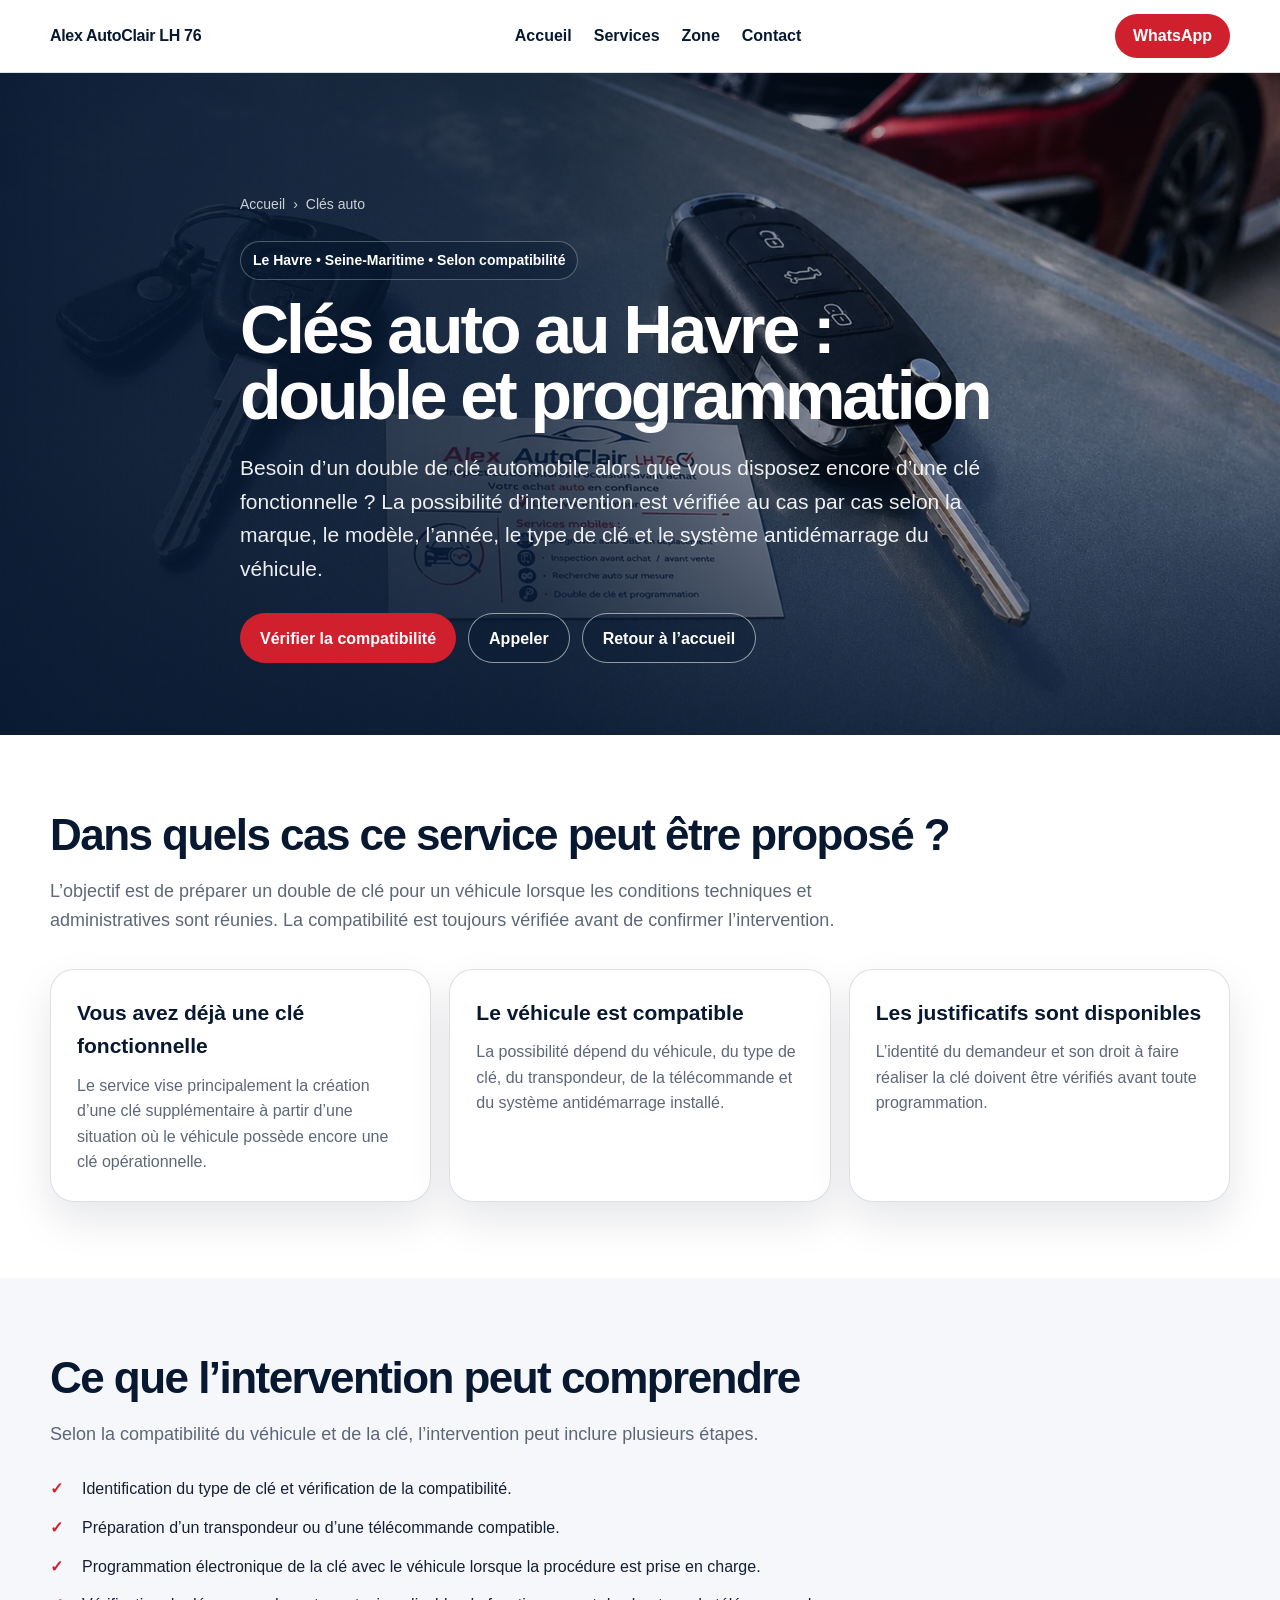
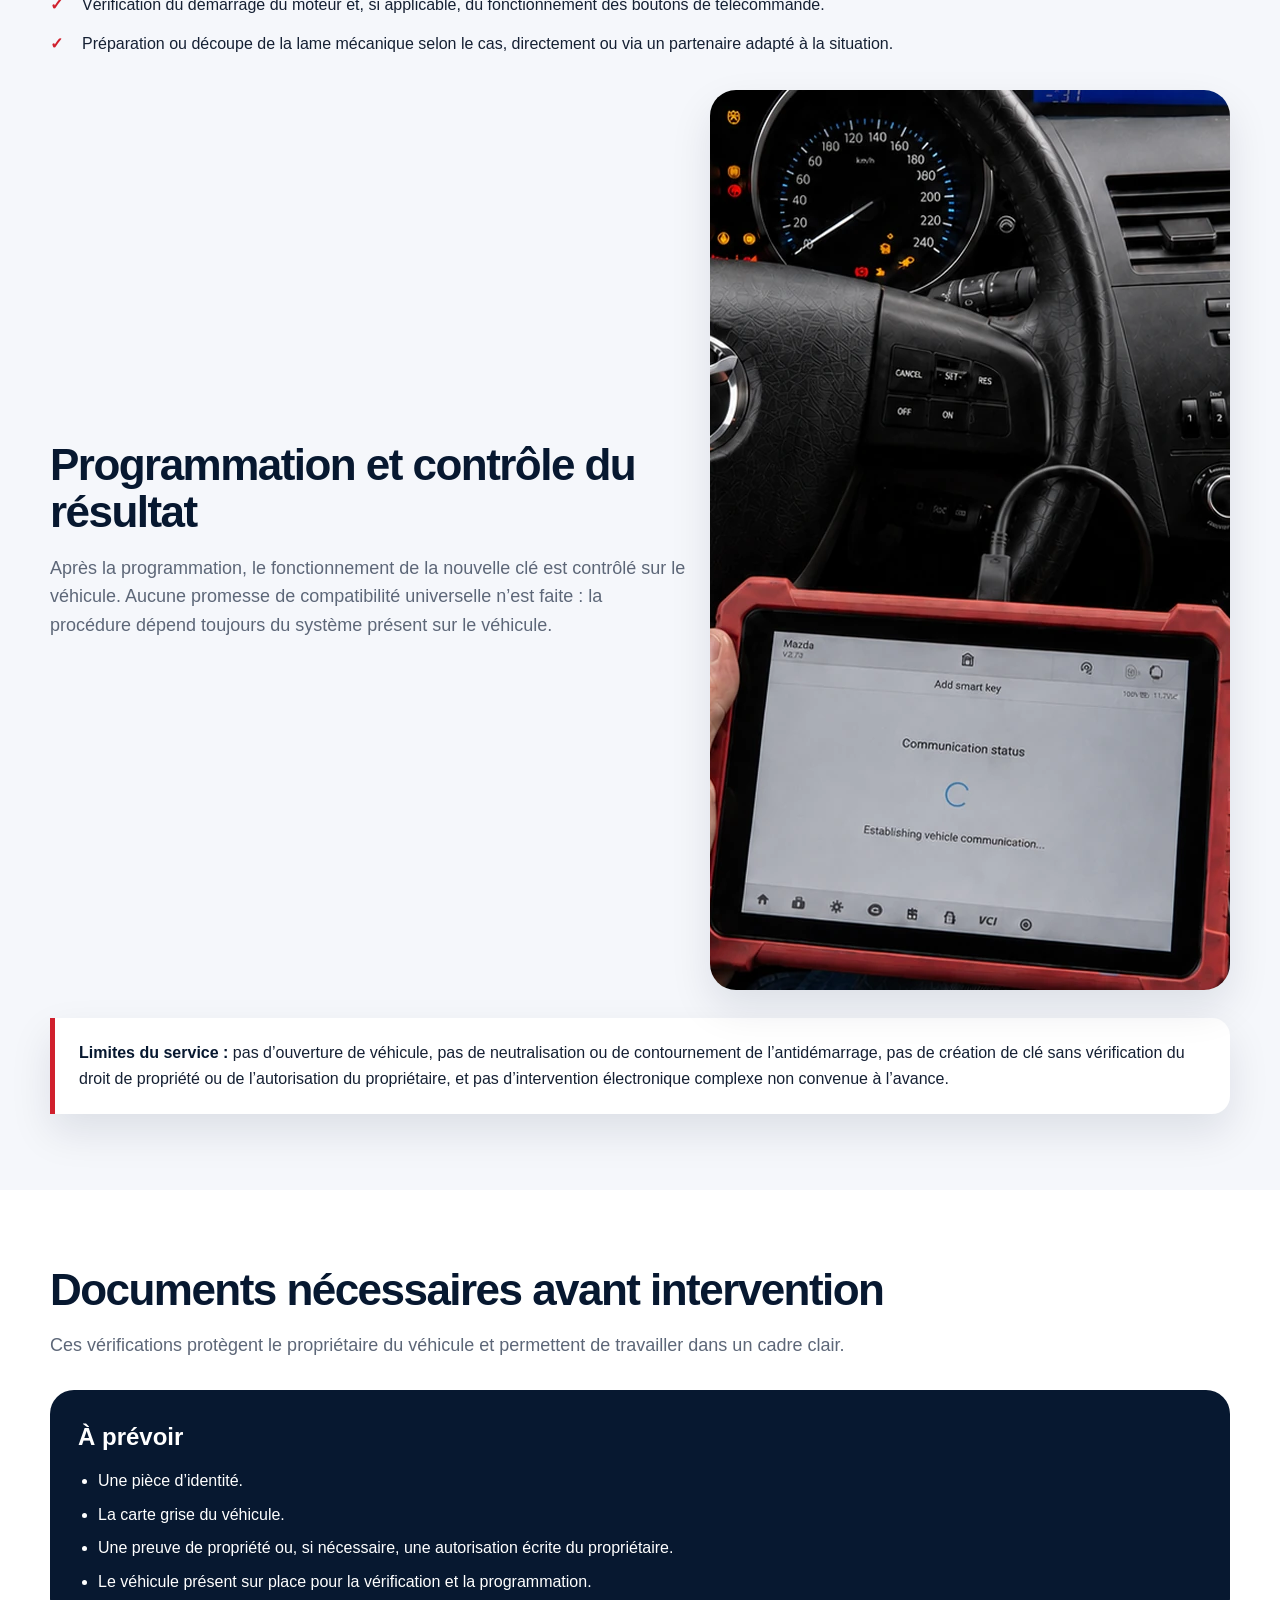
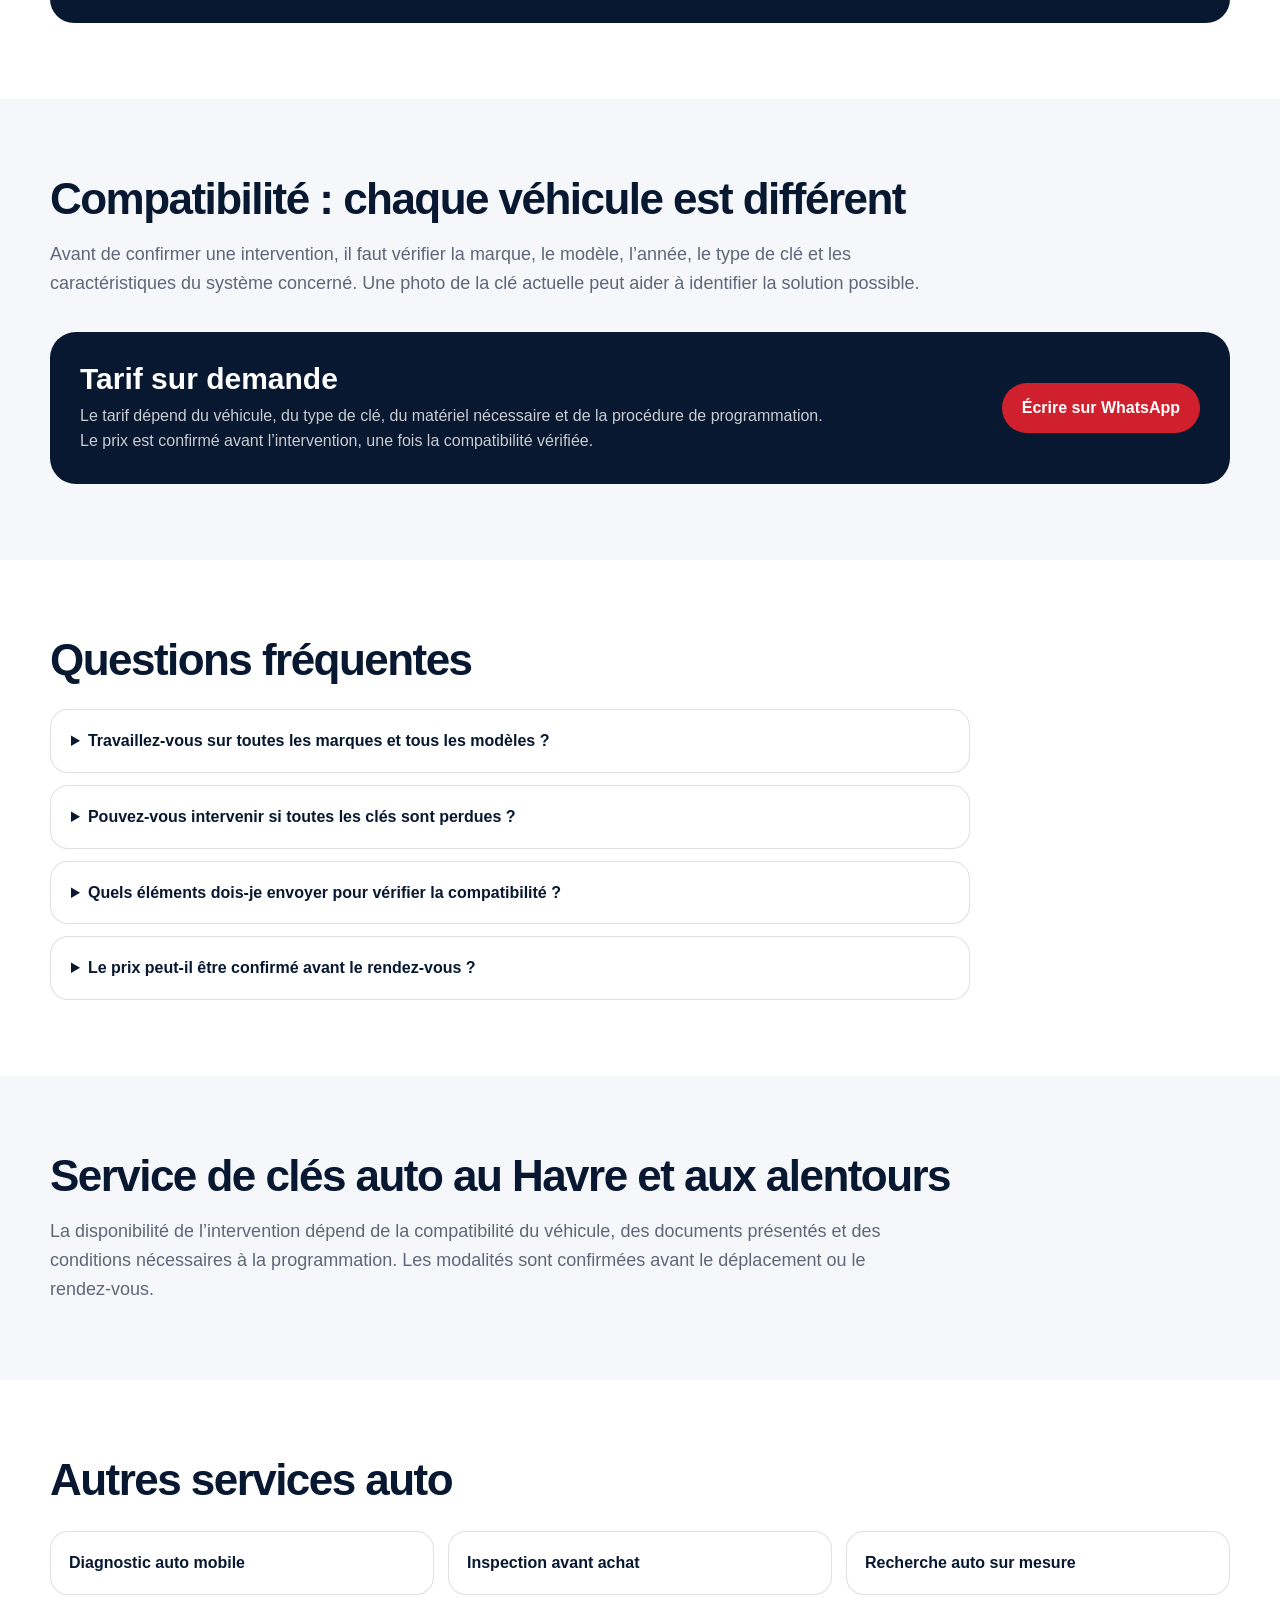
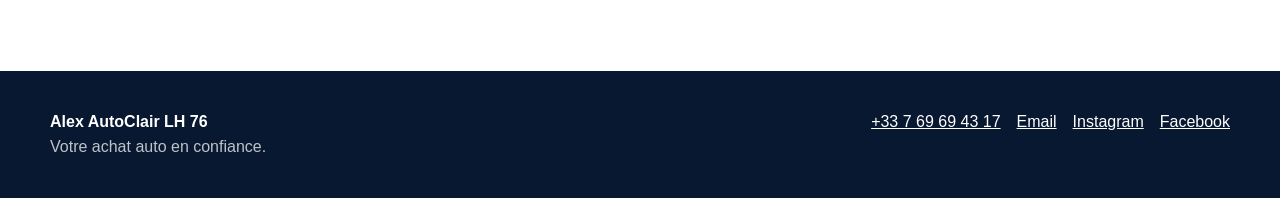
==== cles-auto-le-havre/index.html @ ec58a21e "SEO: add cles auto Le Havre page" ====
<!doctype html>
<html lang="fr">
<head>
  <meta charset="utf-8" />
  <meta name="viewport" content="width=device-width, initial-scale=1" />

  <title>Clés auto au Havre : double et programmation | Alex AutoClair LH 76</title>
  <meta name="description" content="Double de clé auto et programmation au Havre selon compatibilité du véhicule et du système de clé. Vérification des documents avant intervention." />
  <meta name="robots" content="index,follow,max-image-preview:large" />
  <link rel="canonical" href="https://alexautoclair76.fr/cles-auto-le-havre/" />
  <link rel="icon" href="/favicon.ico" sizes="any" />
  <link rel="icon" type="image/png" href="/assets/01-логотип/иконка-сайта.png" />
  <meta name="theme-color" content="#071830" />

  <meta property="og:type" content="website" />
  <meta property="og:locale" content="fr_FR" />
  <meta property="og:site_name" content="Alex AutoClair LH 76" />
  <meta property="og:title" content="Clés auto au Havre : double et programmation | Alex AutoClair LH 76" />
  <meta property="og:description" content="Double de clé automobile et programmation au Havre, selon compatibilité du véhicule, du système de clé et des conditions d’intervention." />
  <meta property="og:url" content="https://alexautoclair76.fr/cles-auto-le-havre/" />
  <meta property="og:image" content="https://alexautoclair76.fr/assets/07-ключи/автоключи-капот-компьютер.webp" />
  <meta property="og:image:width" content="1600" />
  <meta property="og:image:height" content="900" />
  <meta property="og:image:alt" content="Double de clé automobile au Havre" />
  <meta name="twitter:card" content="summary_large_image" />

  <script type="application/ld+json">
  {
    "@context": "https://schema.org",
    "@graph": [
      {
        "@type": "Organization",
        "@id": "https://alexautoclair76.fr/#organization",
        "name": "Alex AutoClair LH 76",
        "url": "https://alexautoclair76.fr/",
        "logo": "https://alexautoclair76.fr/assets/01-логотип/иконка-сайта.png",
        "email": "mailto:alexautoclair76@outlook.com",
        "telephone": "+33769694317",
        "sameAs": [
          "https://www.instagram.com/alexautoclair76/",
          "https://www.facebook.com/share/1BaFCmBMC3/"
        ]
      },
      {
        "@type": "Service",
        "@id": "https://alexautoclair76.fr/cles-auto-le-havre/#service",
        "name": "Clés auto : double et programmation au Havre",
        "serviceType": "Double de clé automobile et programmation selon compatibilité",
        "url": "https://alexautoclair76.fr/cles-auto-le-havre/",
        "provider": { "@id": "https://alexautoclair76.fr/#organization" },
        "areaServed": [
          { "@type": "City", "name": "Le Havre" },
          { "@type": "AdministrativeArea", "name": "Seine-Maritime" }
        ]
      },
      {
        "@type": "BreadcrumbList",
        "itemListElement": [
          {
            "@type": "ListItem",
            "position": 1,
            "name": "Accueil",
            "item": "https://alexautoclair76.fr/"
          },
          {
            "@type": "ListItem",
            "position": 2,
            "name": "Clés auto au Havre",
            "item": "https://alexautoclair76.fr/cles-auto-le-havre/"
          }
        ]
      }
    ]
  }
  </script>

  <style>
    :root {
      --navy: #071830;
      --navy-2: #102b4d;
      --red: #d0202d;
      --text: #152033;
      --muted: #5d6778;
      --line: rgba(16, 43, 77, 0.14);
      --soft: #f5f7fb;
      --white: #ffffff;
      --shadow: 0 18px 42px rgba(7, 24, 48, 0.10);
    }

    * { box-sizing: border-box; }
    html { scroll-behavior: smooth; }
    body {
      margin: 0;
      font-family: Arial, Helvetica, sans-serif;
      color: var(--text);
      background: var(--white);
      line-height: 1.6;
    }
    img { display: block; max-width: 100%; }
    a { color: inherit; }
    .wrap { width: min(1180px, calc(100% - 40px)); margin: 0 auto; }

    .skip-link {
      position: absolute;
      left: -9999px;
      top: 0;
      z-index: 9999;
      padding: 10px 14px;
      background: #fff;
      color: #000;
    }
    .skip-link:focus { left: 10px; top: 10px; }

    .site-header {
      position: sticky;
      top: 0;
      z-index: 50;
      background: rgba(255,255,255,0.96);
      border-bottom: 1px solid var(--line);
      backdrop-filter: blur(10px);
    }
    .header-inner {
      min-height: 72px;
      display: flex;
      align-items: center;
      justify-content: space-between;
      gap: 24px;
    }
    .brand {
      text-decoration: none;
      font-weight: 900;
      color: var(--navy);
      letter-spacing: -0.02em;
      white-space: nowrap;
    }
    .main-nav { display: flex; align-items: center; gap: 22px; }
    .main-nav a {
      text-decoration: none;
      font-weight: 700;
      color: var(--navy);
    }
    .main-nav a:hover, .main-nav a:focus-visible { color: var(--red); }

    .header-cta {
      text-decoration: none;
      display: inline-flex;
      align-items: center;
      justify-content: center;
      min-height: 44px;
      padding: 0 18px;
      border-radius: 999px;
      background: var(--red);
      color: #fff;
      font-weight: 900;
    }

    .hero {
      position: relative;
      min-height: 620px;
      display: grid;
      align-items: end;
      overflow: hidden;
      background: var(--navy);
      color: #fff;
    }
    .hero picture, .hero picture img {
      position: absolute;
      inset: 0;
      width: 100%;
      height: 100%;
    }
    .hero img { object-fit: cover; object-position: center; }
    .hero::after {
      content: "";
      position: absolute;
      inset: 0;
      background:
        linear-gradient(90deg, rgba(7,24,48,0.96) 0%, rgba(7,24,48,0.78) 42%, rgba(7,24,48,0.20) 78%),
        linear-gradient(0deg, rgba(7,24,48,0.70) 0%, rgba(7,24,48,0) 44%);
    }
    .hero-content {
      position: relative;
      z-index: 2;
      padding: 120px 0 72px;
      max-width: 800px;
    }
    .breadcrumbs {
      display: flex;
      flex-wrap: wrap;
      gap: 8px;
      margin-bottom: 26px;
      font-size: 14px;
      color: rgba(255,255,255,0.78);
    }
    .breadcrumbs a { text-decoration: none; }

    .eyebrow {
      display: inline-flex;
      padding: 7px 12px;
      border: 1px solid rgba(255,255,255,0.28);
      border-radius: 999px;
      font-weight: 800;
      font-size: 14px;
      margin-bottom: 16px;
      background: rgba(7,24,48,0.38);
    }
    h1 {
      margin: 0;
      font-size: clamp(40px, 6vw, 68px);
      line-height: 0.98;
      letter-spacing: -0.045em;
      max-width: 800px;
    }
    .hero p {
      max-width: 760px;
      margin: 22px 0 0;
      font-size: clamp(18px, 2vw, 21px);
      color: rgba(255,255,255,0.92);
    }
    .hero-actions {
      display: flex;
      flex-wrap: wrap;
      gap: 12px;
      align-items: center;
      margin-top: 28px;
    }
    .btn-primary, .btn-secondary {
      display: inline-flex;
      align-items: center;
      justify-content: center;
      min-height: 50px;
      padding: 0 20px;
      border-radius: 999px;
      text-decoration: none;
      font-weight: 900;
    }
    .btn-primary { background: var(--red); color: #fff; }
    .btn-secondary { border: 1px solid rgba(255,255,255,0.55); color: #fff; background: rgba(7,24,48,0.34); }

    .section { padding: 76px 0; }
    .section.soft { background: var(--soft); }
    .section h2 {
      margin: 0 0 18px;
      color: var(--navy);
      font-size: clamp(30px, 4vw, 44px);
      line-height: 1.08;
      letter-spacing: -0.035em;
    }
    .lead {
      max-width: 880px;
      margin: 0;
      color: var(--muted);
      font-size: 18px;
    }

    .grid-3 {
      display: grid;
      grid-template-columns: repeat(3, minmax(0, 1fr));
      gap: 18px;
      margin-top: 34px;
    }
    .card {
      padding: 26px;
      border: 1px solid var(--line);
      border-radius: 24px;
      background: #fff;
      box-shadow: var(--shadow);
    }
    .card h3 { margin: 0 0 10px; color: var(--navy); font-size: 21px; }
    .card p { margin: 0; color: var(--muted); }

    .check-list {
      list-style: none;
      padding: 0;
      margin: 28px 0 0;
      display: grid;
      gap: 13px;
      max-width: 920px;
    }
    .check-list li {
      position: relative;
      padding-left: 32px;
    }
    .check-list li::before {
      content: "✓";
      position: absolute;
      left: 0;
      top: 0;
      color: var(--red);
      font-weight: 900;
    }

    .visual-grid {
      display: grid;
      grid-template-columns: 1.1fr 0.9fr;
      gap: 24px;
      align-items: center;
      margin-top: 34px;
    }
    .visual-grid picture, .visual-grid img {
      width: 100%;
    }
    .visual-grid img {
      border-radius: 26px;
      box-shadow: var(--shadow);
      object-fit: cover;
    }

    .notice {
      margin-top: 28px;
      padding: 22px 24px;
      border-left: 5px solid var(--red);
      border-radius: 0 18px 18px 0;
      background: #fff;
      box-shadow: var(--shadow);
    }
    .notice strong { color: var(--navy); }

    .docs-box {
      margin-top: 30px;
      padding: 28px;
      border-radius: 24px;
      background: var(--navy);
      color: #fff;
    }
    .docs-box h3 { margin: 0 0 12px; font-size: 24px; }
    .docs-box ul { margin: 0; padding-left: 20px; }
    .docs-box li + li { margin-top: 8px; }

    .price-box {
      margin-top: 34px;
      display: flex;
      align-items: center;
      justify-content: space-between;
      gap: 24px;
      padding: 30px;
      border-radius: 26px;
      background: var(--navy);
      color: #fff;
    }
    .price-box strong {
      display: block;
      font-size: 30px;
      line-height: 1.1;
    }
    .price-box p {
      margin: 8px 0 0;
      color: rgba(255,255,255,0.78);
      max-width: 760px;
    }

    .faq {
      margin-top: 26px;
      display: grid;
      gap: 12px;
      max-width: 920px;
    }
    details {
      border: 1px solid var(--line);
      border-radius: 18px;
      background: #fff;
      padding: 18px 20px;
    }
    summary {
      cursor: pointer;
      font-weight: 900;
      color: var(--navy);
    }
    details p { color: var(--muted); margin: 12px 0 0; }

    .other-services {
      display: grid;
      grid-template-columns: repeat(3, minmax(0, 1fr));
      gap: 14px;
      margin-top: 28px;
    }
    .service-link {
      text-decoration: none;
      font-weight: 900;
      color: var(--navy);
      padding: 18px;
      border: 1px solid var(--line);
      border-radius: 18px;
      background: #fff;
    }
    .service-link:hover, .service-link:focus-visible {
      border-color: var(--red);
      color: var(--red);
    }

    footer {
      background: var(--navy);
      color: #fff;
      padding: 38px 0;
    }
    .footer-grid {
      display: flex;
      justify-content: space-between;
      gap: 24px;
      align-items: flex-start;
      flex-wrap: wrap;
    }
    footer p { margin: 0; color: rgba(255,255,255,0.74); }
    .footer-links { display: flex; flex-wrap: wrap; gap: 16px; }
    .footer-links a { color: #fff; }

    @media (max-width: 860px) {
      .main-nav { display: none; }
      .grid-3, .other-services, .visual-grid { grid-template-columns: 1fr; }
      .hero { min-height: 700px; }
      .hero::after {
        background: linear-gradient(0deg, rgba(7,24,48,0.96) 0%, rgba(7,24,48,0.68) 56%, rgba(7,24,48,0.18) 100%);
      }
      .hero-content { padding: 180px 0 54px; }
      .price-box { align-items: flex-start; flex-direction: column; }
    }

    @media (max-width: 560px) {
      .wrap { width: min(100% - 28px, 1180px); }
      .site-header .header-cta { padding: 0 13px; font-size: 14px; }
      .brand { font-size: 14px; }
      .section { padding: 58px 0; }
    }
  </style>
</head>
<body>
  <a class="skip-link" href="#contenu">Aller au contenu</a>

  <header class="site-header">
    <div class="wrap header-inner">
      <a class="brand" href="/">Alex AutoClair LH 76</a>
      <nav class="main-nav" aria-label="Navigation principale">
        <a href="/">Accueil</a>
        <a href="/#services">Services</a>
        <a href="/#zone">Zone</a>
        <a href="/#contact">Contact</a>
      </nav>
      <a class="header-cta" href="https://wa.me/33769694317?text=Bonjour%2C%20je%20souhaite%20savoir%20si%20un%20double%20de%20cl%C3%A9%20et%20sa%20programmation%20sont%20possibles%20pour%20mon%20v%C3%A9hicule." rel="noopener">WhatsApp</a>
    </div>
  </header>

  <main id="contenu">
    <section class="hero">
      <picture>
        <source media="(max-width: 700px)" srcset="/assets/07-ключи/автоключи-капот-телефон.webp" />
        <img
          src="/assets/07-ключи/автоключи-капот-компьютер.webp"
          width="1600"
          height="900"
          alt="Double de clé automobile au Havre"
          fetchpriority="high"
          decoding="async"
        />
      </picture>

      <div class="wrap hero-content">
        <nav class="breadcrumbs" aria-label="Fil d’Ariane">
          <a href="/">Accueil</a><span aria-hidden="true">›</span><span>Clés auto</span>
        </nav>
        <span class="eyebrow">Le Havre • Seine-Maritime • Selon compatibilité</span>
        <h1>Clés auto au Havre : double et programmation</h1>
        <p>Besoin d’un double de clé automobile alors que vous disposez encore d’une clé fonctionnelle ? La possibilité d’intervention est vérifiée au cas par cas selon la marque, le modèle, l’année, le type de clé et le système antidémarrage du véhicule.</p>
        <div class="hero-actions">
          <a class="btn-primary" href="https://wa.me/33769694317?text=Bonjour%2C%20je%20souhaite%20v%C3%A9rifier%20la%20compatibilit%C3%A9%20pour%20un%20double%20de%20cl%C3%A9.%0A%0AMarque%20%3A%0AMod%C3%A8le%20%3A%0AAnn%C3%A9e%20%3A%0AJ%E2%80%99ai%20une%20cl%C3%A9%20fonctionnelle%20%3A%20oui%2Fnon%0AJe%20peux%20envoyer%20une%20photo%20de%20la%20cl%C3%A9%20%3A%20oui%2Fnon" rel="noopener">Vérifier la compatibilité</a>
          <a class="btn-secondary" href="tel:+33769694317">Appeler</a>
          <a class="btn-secondary" href="/">Retour à l’accueil</a>
        </div>
      </div>
    </section>

    <section class="section">
      <div class="wrap">
        <h2>Dans quels cas ce service peut être proposé ?</h2>
        <p class="lead">L’objectif est de préparer un double de clé pour un véhicule lorsque les conditions techniques et administratives sont réunies. La compatibilité est toujours vérifiée avant de confirmer l’intervention.</p>
        <div class="grid-3">
          <article class="card">
            <h3>Vous avez déjà une clé fonctionnelle</h3>
            <p>Le service vise principalement la création d’une clé supplémentaire à partir d’une situation où le véhicule possède encore une clé opérationnelle.</p>
          </article>
          <article class="card">
            <h3>Le véhicule est compatible</h3>
            <p>La possibilité dépend du véhicule, du type de clé, du transpondeur, de la télécommande et du système antidémarrage installé.</p>
          </article>
          <article class="card">
            <h3>Les justificatifs sont disponibles</h3>
            <p>L’identité du demandeur et son droit à faire réaliser la clé doivent être vérifiés avant toute programmation.</p>
          </article>
        </div>
      </div>
    </section>

    <section class="section soft">
      <div class="wrap">
        <h2>Ce que l’intervention peut comprendre</h2>
        <p class="lead">Selon la compatibilité du véhicule et de la clé, l’intervention peut inclure plusieurs étapes.</p>
        <ul class="check-list">
          <li>Identification du type de clé et vérification de la compatibilité.</li>
          <li>Préparation d’un transpondeur ou d’une télécommande compatible.</li>
          <li>Programmation électronique de la clé avec le véhicule lorsque la procédure est prise en charge.</li>
          <li>Vérification du démarrage du moteur et, si applicable, du fonctionnement des boutons de télécommande.</li>
          <li>Préparation ou découpe de la lame mécanique selon le cas, directement ou via un partenaire adapté à la situation.</li>
        </ul>

        <div class="visual-grid">
          <div>
            <h2>Programmation et contrôle du résultat</h2>
            <p class="lead">Après la programmation, le fonctionnement de la nouvelle clé est contrôlé sur le véhicule. Aucune promesse de compatibilité universelle n’est faite : la procédure dépend toujours du système présent sur le véhicule.</p>
          </div>
          <picture>
            <source media="(max-width: 700px)" srcset="/assets/07-ключи/автоключи-программирование-телефон.webp" />
            <img
              src="/assets/07-ключи/автоключи-программирование-компьютер.webp"
              width="1600"
              height="900"
              alt="Programmation d’une clé automobile dans le véhicule"
              loading="lazy"
              decoding="async"
            />
          </picture>
        </div>

        <div class="notice">
          <strong>Limites du service :</strong> pas d’ouverture de véhicule, pas de neutralisation ou de contournement de l’antidémarrage, pas de création de clé sans vérification du droit de propriété ou de l’autorisation du propriétaire, et pas d’intervention électronique complexe non convenue à l’avance.
        </div>
      </div>
    </section>

    <section class="section">
      <div class="wrap">
        <h2>Documents nécessaires avant intervention</h2>
        <p class="lead">Ces vérifications protègent le propriétaire du véhicule et permettent de travailler dans un cadre clair.</p>

        <div class="docs-box">
          <h3>À prévoir</h3>
          <ul>
            <li>Une pièce d’identité.</li>
            <li>La carte grise du véhicule.</li>
            <li>Une preuve de propriété ou, si nécessaire, une autorisation écrite du propriétaire.</li>
            <li>Le véhicule présent sur place pour la vérification et la programmation.</li>
          </ul>
        </div>
      </div>
    </section>

    <section class="section soft">
      <div class="wrap">
        <h2>Compatibilité : chaque véhicule est différent</h2>
        <p class="lead">Avant de confirmer une intervention, il faut vérifier la marque, le modèle, l’année, le type de clé et les caractéristiques du système concerné. Une photo de la clé actuelle peut aider à identifier la solution possible.</p>

        <div class="price-box">
          <div>
            <strong>Tarif sur demande</strong>
            <p>Le tarif dépend du véhicule, du type de clé, du matériel nécessaire et de la procédure de programmation. Le prix est confirmé avant l’intervention, une fois la compatibilité vérifiée.</p>
          </div>
          <a class="btn-primary" href="https://wa.me/33769694317?text=Bonjour%2C%20je%20souhaite%20v%C3%A9rifier%20la%20compatibilit%C3%A9%20pour%20un%20double%20de%20cl%C3%A9.%0A%0AMarque%20%3A%0AMod%C3%A8le%20%3A%0AAnn%C3%A9e%20%3A%0AJ%E2%80%99ai%20une%20cl%C3%A9%20fonctionnelle%20%3A%20oui%2Fnon%0AJe%20peux%20envoyer%20une%20photo%20de%20la%20cl%C3%A9%20%3A%20oui%2Fnon" rel="noopener">Écrire sur WhatsApp</a>
        </div>
      </div>
    </section>

    <section class="section">
      <div class="wrap">
        <h2>Questions fréquentes</h2>
        <div class="faq">
          <details>
            <summary>Travaillez-vous sur toutes les marques et tous les modèles ?</summary>
            <p>Non. La prise en charge dépend de la compatibilité technique du véhicule et du type de clé. La vérification est faite avant de confirmer le service.</p>
          </details>
          <details>
            <summary>Pouvez-vous intervenir si toutes les clés sont perdues ?</summary>
            <p>Ce service est actuellement destiné en priorité à la création d’un double lorsqu’une clé fonctionnelle est encore disponible. Les situations de perte totale ne sont pas proposées comme prestation standard.</p>
          </details>
          <details>
            <summary>Quels éléments dois-je envoyer pour vérifier la compatibilité ?</summary>
            <p>La marque, le modèle, l’année, l’information sur la présence d’une clé fonctionnelle et, si possible, une photo de la clé actuelle.</p>
          </details>
          <details>
            <summary>Le prix peut-il être confirmé avant le rendez-vous ?</summary>
            <p>Oui. Après vérification de la compatibilité et du type de clé nécessaire, le tarif est communiqué avant l’intervention.</p>
          </details>
        </div>
      </div>
    </section>

    <section class="section soft">
      <div class="wrap">
        <h2>Service de clés auto au Havre et aux alentours</h2>
        <p class="lead">La disponibilité de l’intervention dépend de la compatibilité du véhicule, des documents présentés et des conditions nécessaires à la programmation. Les modalités sont confirmées avant le déplacement ou le rendez-vous.</p>
      </div>
    </section>

    <section class="section">
      <div class="wrap">
        <h2>Autres services auto</h2>
        <div class="other-services">
          <a class="service-link" href="/diagnostic-auto-le-havre/">Diagnostic auto mobile</a>
          <a class="service-link" href="/inspection-auto-avant-achat-le-havre/">Inspection avant achat</a>
          <a class="service-link" href="/recherche-auto-sur-mesure-le-havre/">Recherche auto sur mesure</a>
        </div>
      </div>
    </section>
  </main>

  <footer>
    <div class="wrap footer-grid">
      <div>
        <strong>Alex AutoClair LH 76</strong>
        <p>Votre achat auto en confiance.</p>
      </div>
      <div class="footer-links">
        <a href="tel:+33769694317">+33 7 69 69 43 17</a>
        <a href="mailto:alexautoclair76@outlook.com">Email</a>
        <a href="https://www.instagram.com/alexautoclair76/" rel="noopener">Instagram</a>
        <a href="https://www.facebook.com/share/1BaFCmBMC3/" rel="noopener">Facebook</a>
      </div>
    </div>
  </footer>
</body>
</html>
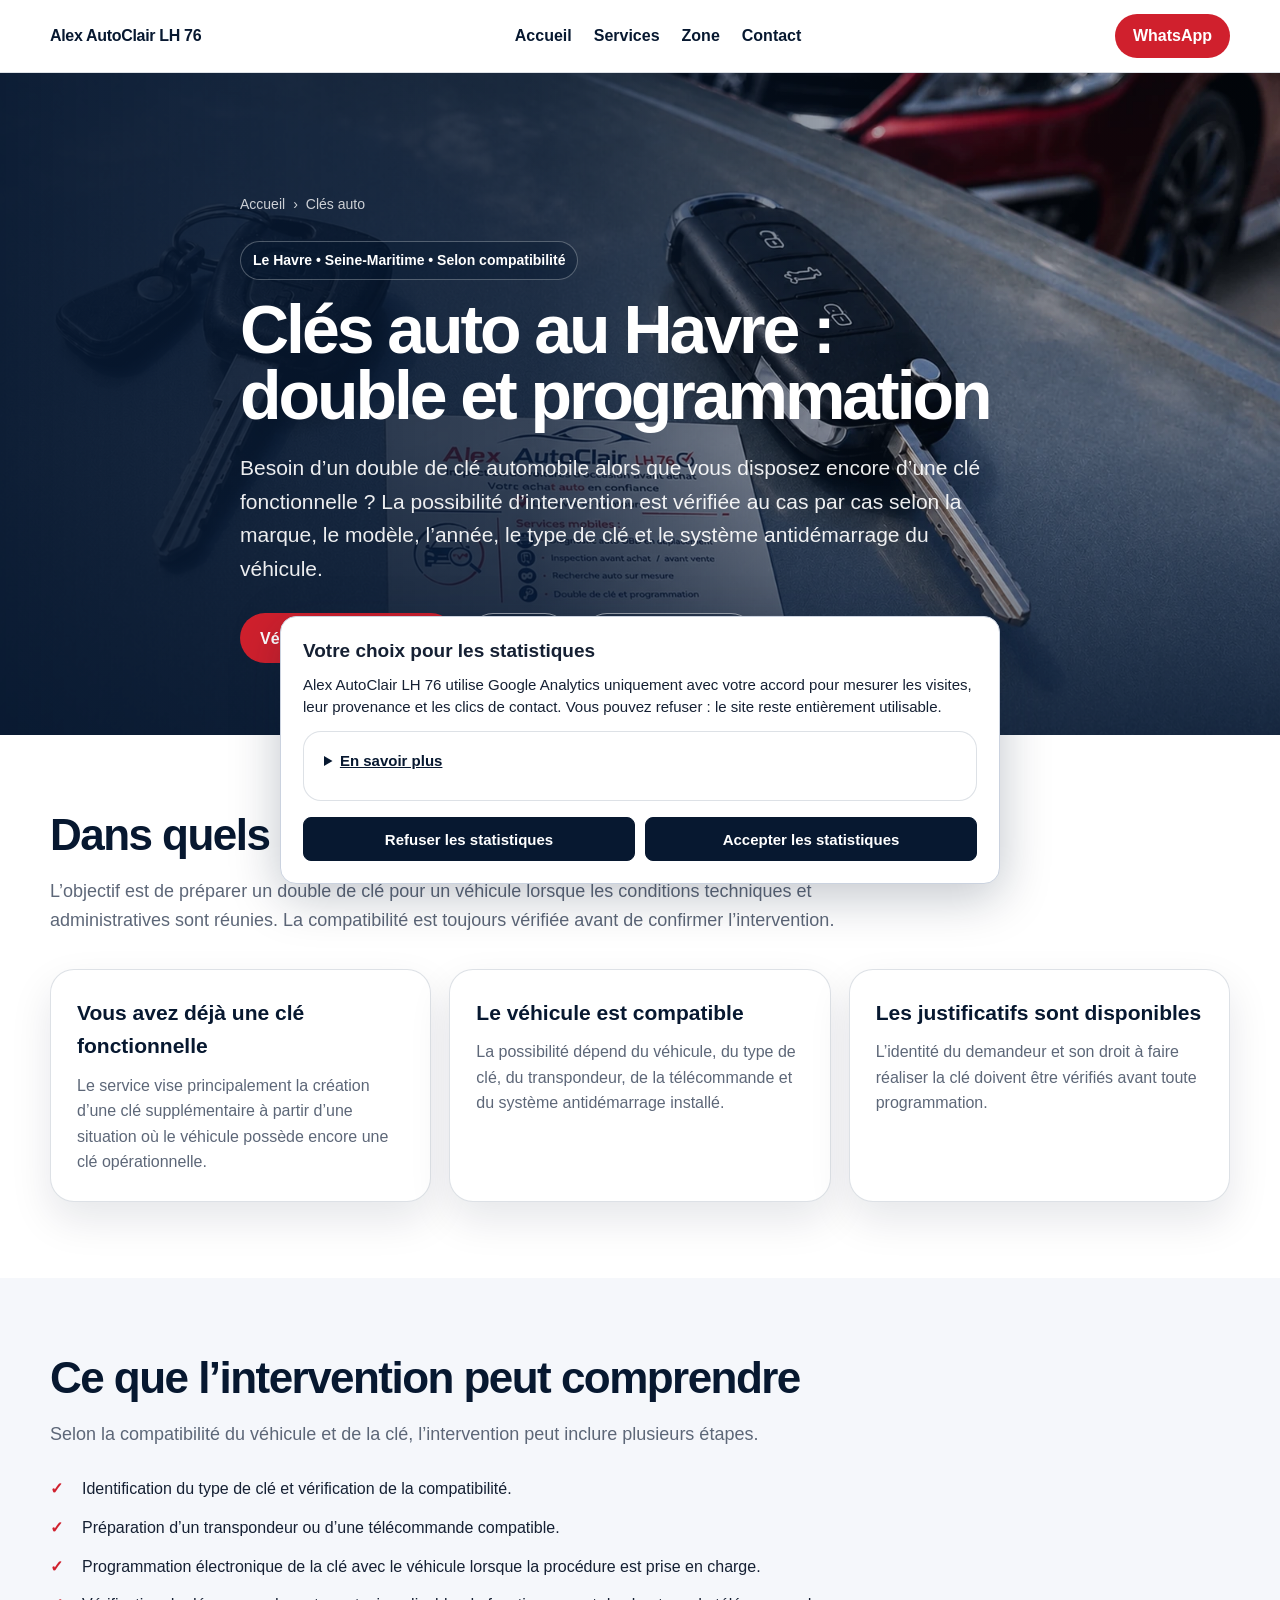
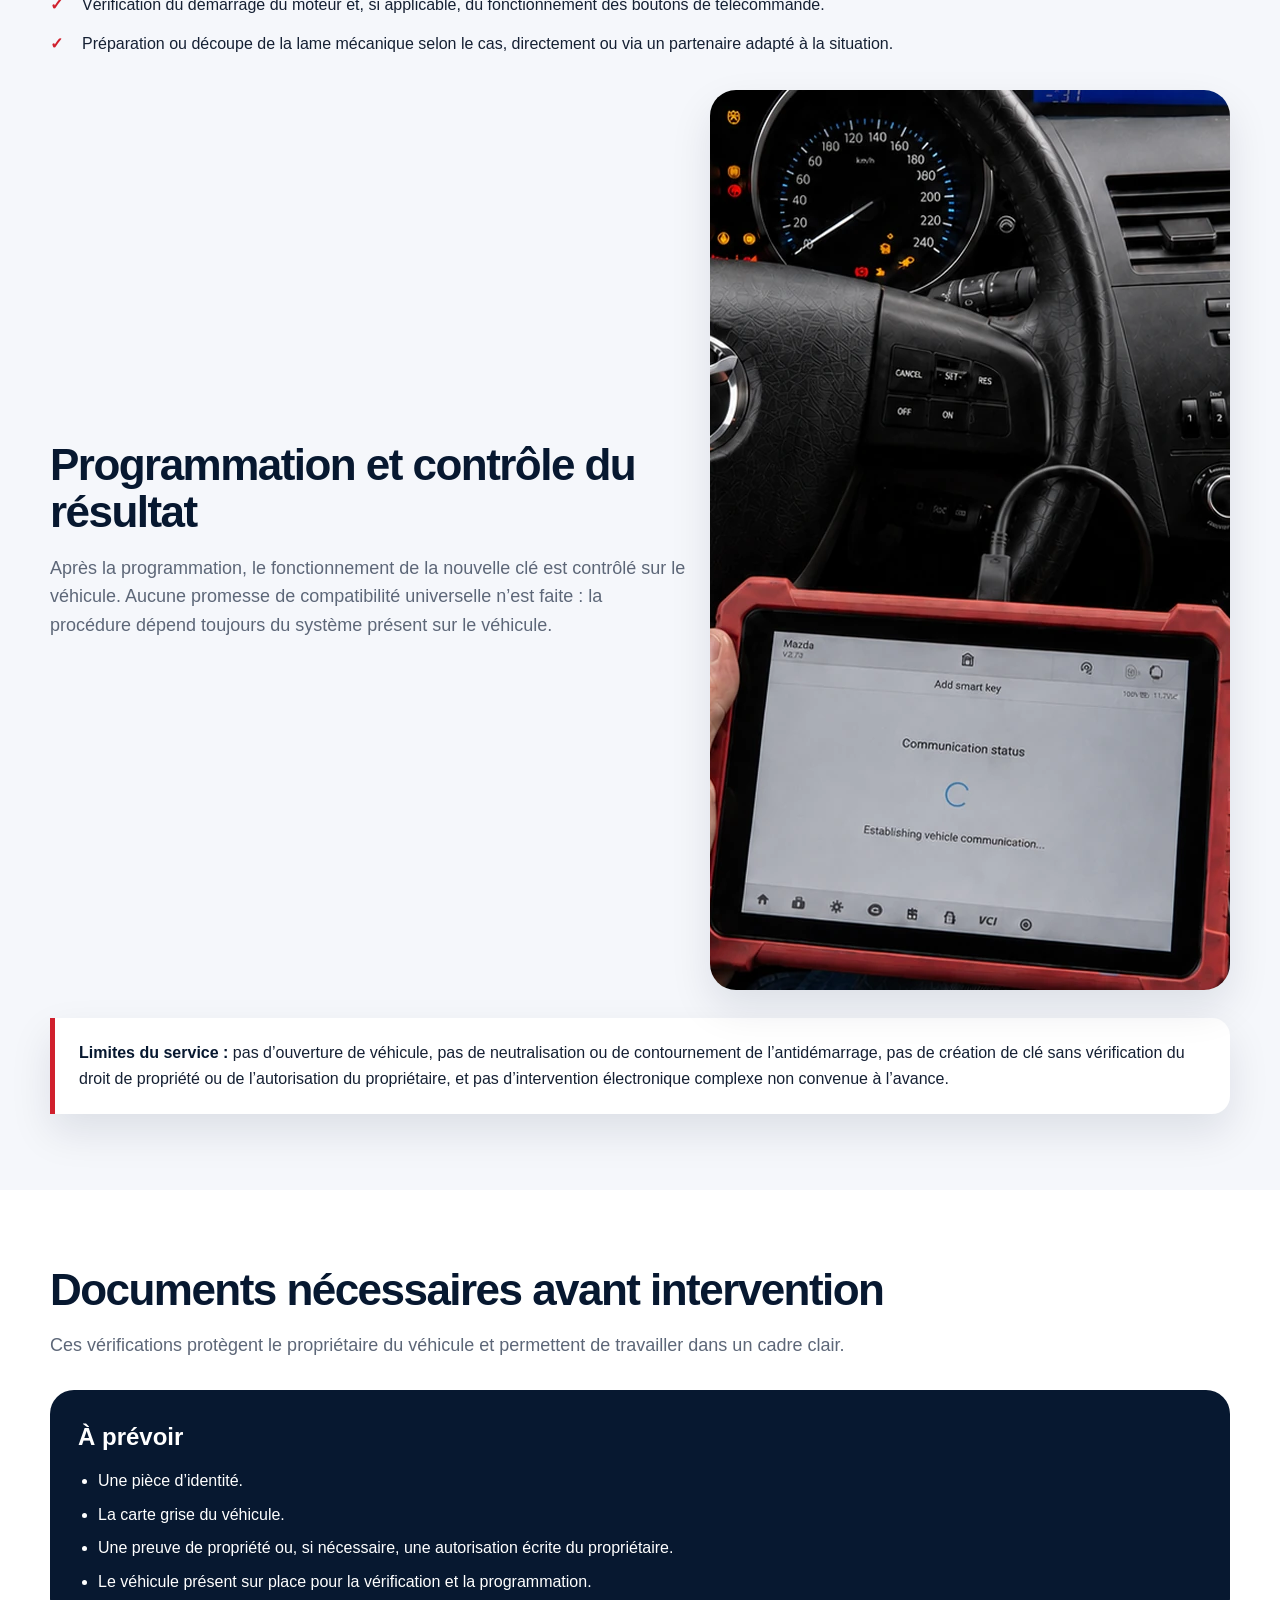
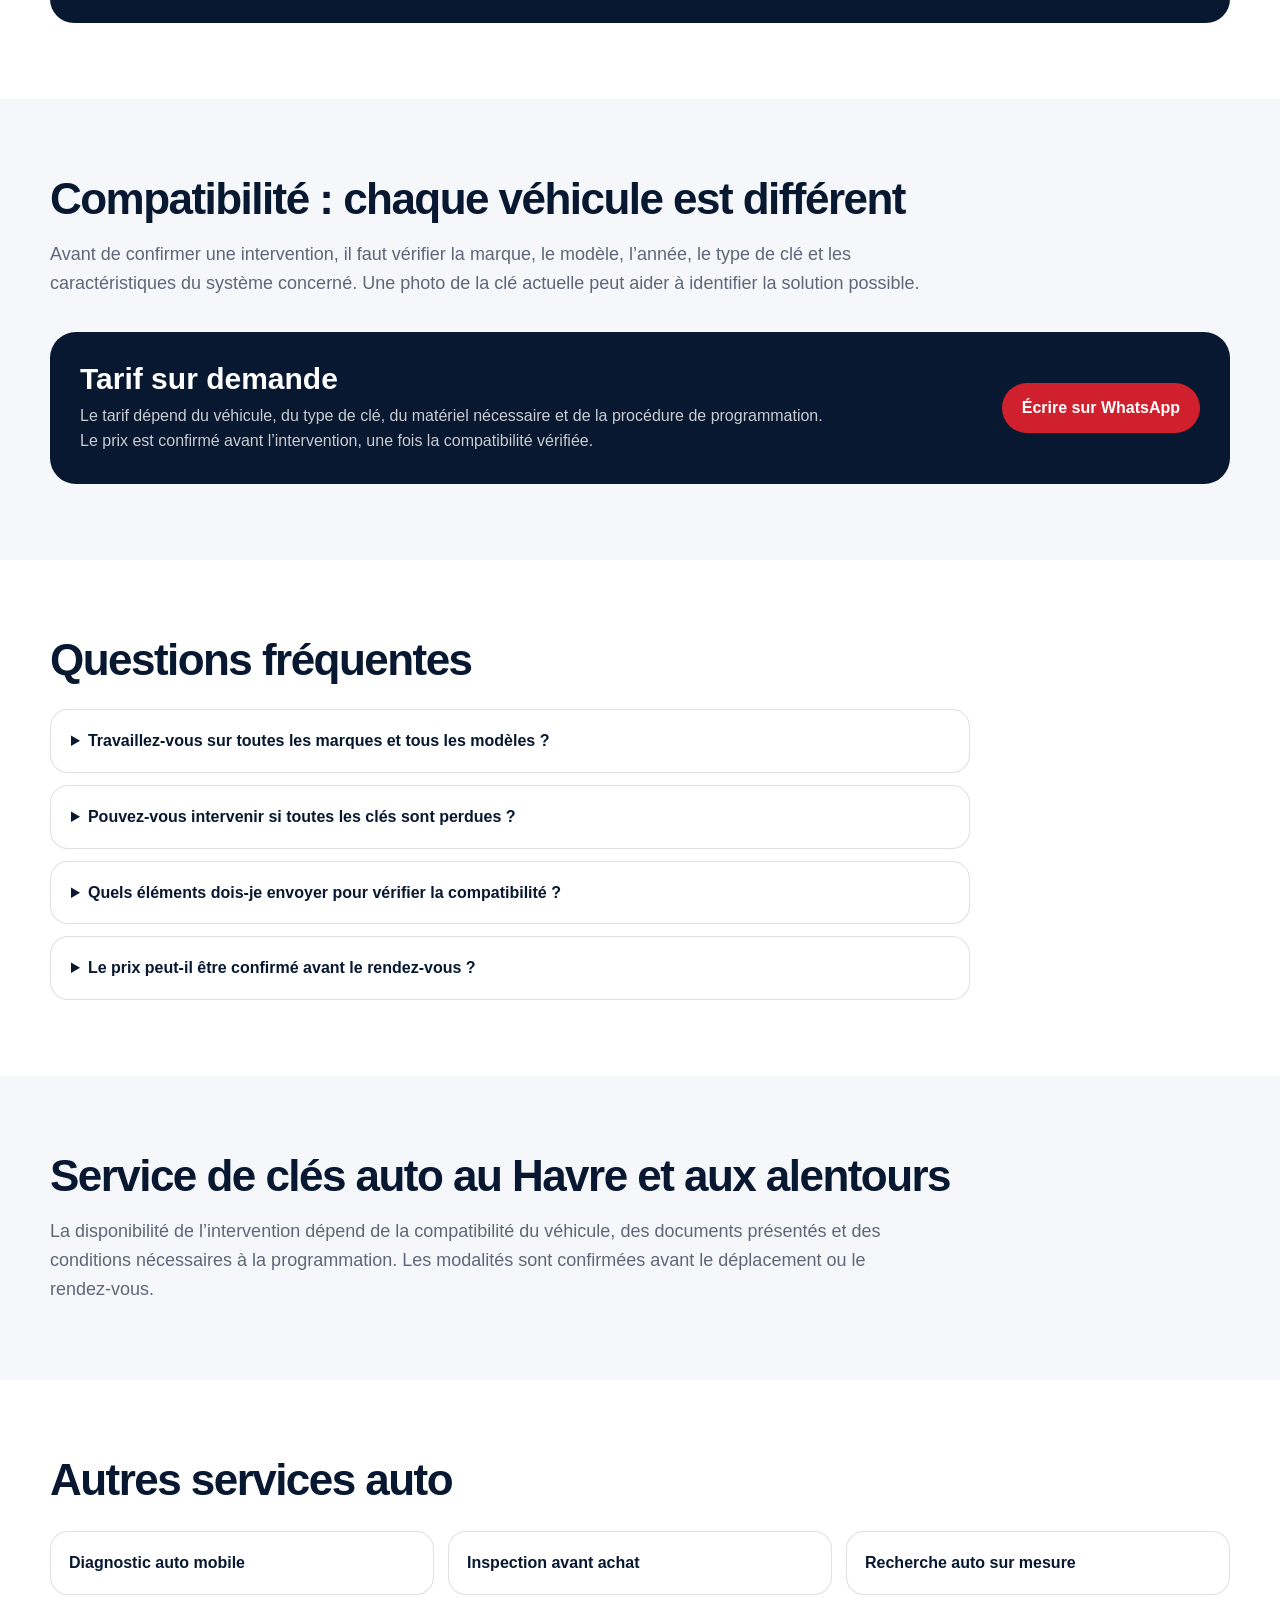
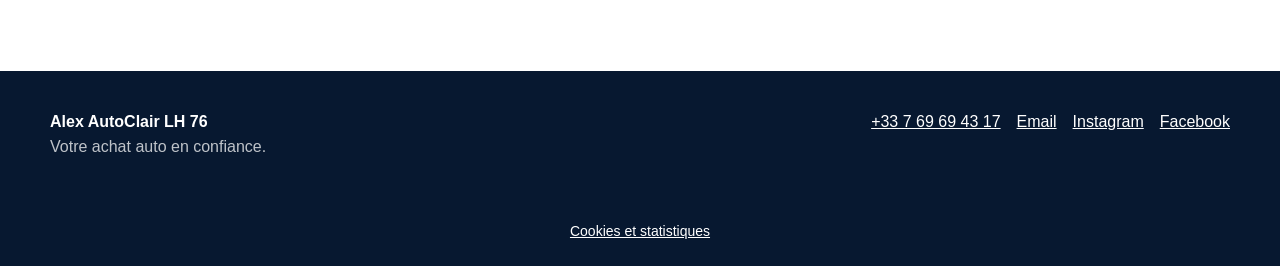
==== commit dcd76449: "Add consent-gated GA4 page and contact events" ====
--- a/cles-auto-le-havre/index.html
+++ b/cles-auto-le-havre/index.html
@@ -1,6 +1,8 @@
 <!doctype html>
 <html lang="fr">
 <head>
+  <link rel="stylesheet" href="/assets/css/analytics.css" />
+  <script defer src="/assets/js/analytics.js"></script>
   <meta charset="utf-8" />
   <meta name="viewport" content="width=device-width, initial-scale=1" />
 
--- a/assets/css/analytics.css
+++ b/assets/css/analytics.css
@@ -0,0 +1,52 @@
+.aac-consent {
+  position: fixed;
+  z-index: 10000;
+  left: 16px;
+  right: 16px;
+  bottom: 16px;
+  max-width: 720px;
+  max-height: calc(100dvh - 32px);
+  overflow: auto;
+  margin: 0 auto;
+  padding: 22px;
+  border: 1px solid #cad2df;
+  border-radius: 16px;
+  background: #fff;
+  color: #152033;
+  box-shadow: 0 12px 50px #07183040;
+  font: 15px/1.5 Arial, Helvetica, sans-serif;
+}
+.aac-consent[hidden], .aac-consent [hidden] { display: none; }
+.aac-consent h2 { font: bold 19px/1.3 Arial, Helvetica, sans-serif; margin: 0 0 10px; }
+.aac-consent p { margin: 0 0 12px; color: #152033; }
+.aac-consent summary { cursor: pointer; text-decoration: underline; margin-bottom: 10px; }
+.aac-consent a { color: #154d88; text-decoration: underline; }
+.aac-consent-actions { display: flex; flex-wrap: wrap; gap: 10px; margin-top: 16px; }
+.aac-consent-actions button {
+  flex: 1 1 200px;
+  min-height: 44px;
+  padding: 10px 14px;
+  border: 1px solid #071830;
+  border-radius: 8px;
+  background: #071830;
+  color: #fff;
+  font: bold 15px/1.4 Arial, Helvetica, sans-serif;
+  cursor: pointer;
+}
+.aac-consent-actions button:hover { background: #16375d; }
+.aac-consent-actions button:focus-visible, .aac-consent summary:focus-visible,
+.aac-privacy-footer button:focus-visible { outline: 3px solid #2878d0; outline-offset: 3px; }
+.aac-privacy-footer { background: #071830; padding: 12px 20px; text-align: center; }
+.aac-privacy-footer button {
+  min-height: 44px;
+  padding: 8px 12px;
+  border: 0;
+  background: transparent;
+  color: #fff;
+  font: 14px/1.4 Arial, Helvetica, sans-serif;
+  text-decoration: underline;
+  cursor: pointer;
+}
+@media (max-width: 480px) {
+  .aac-consent { left: 10px; right: 10px; bottom: 10px; padding: 18px; }
+}
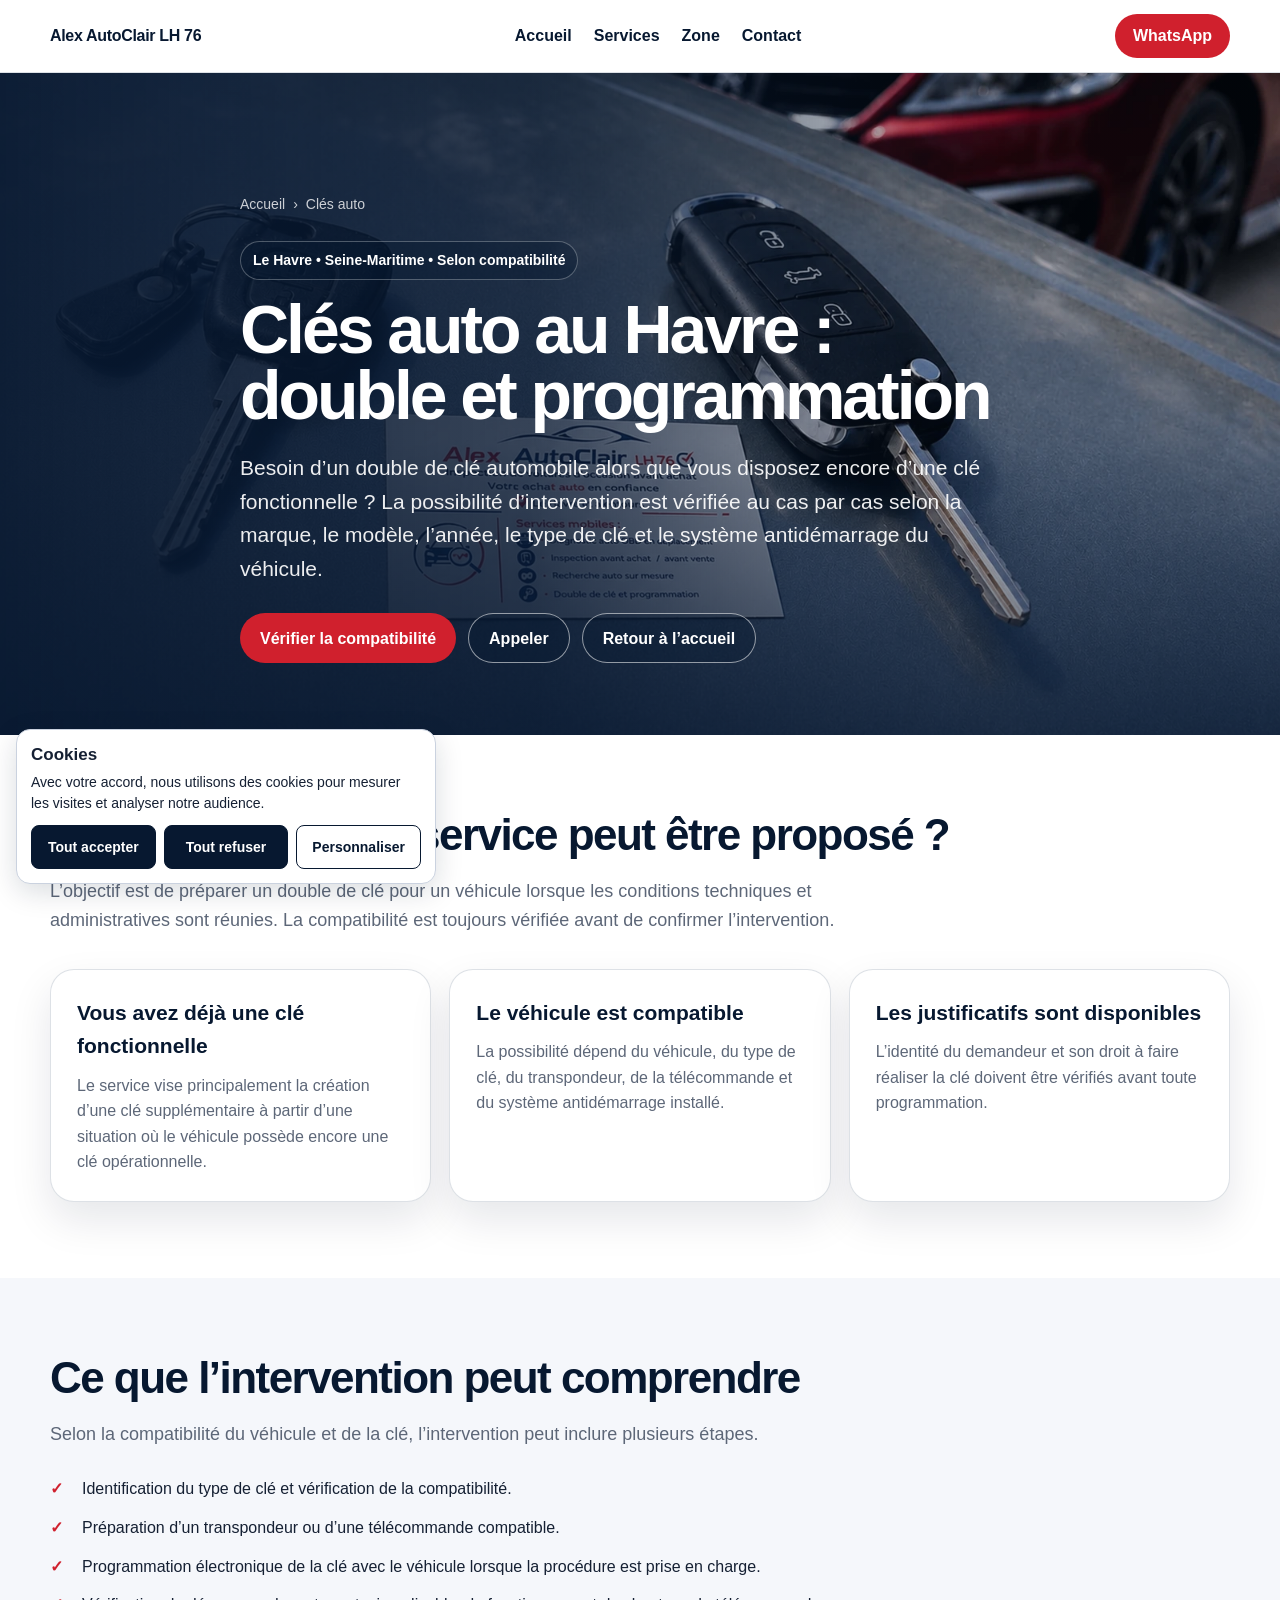
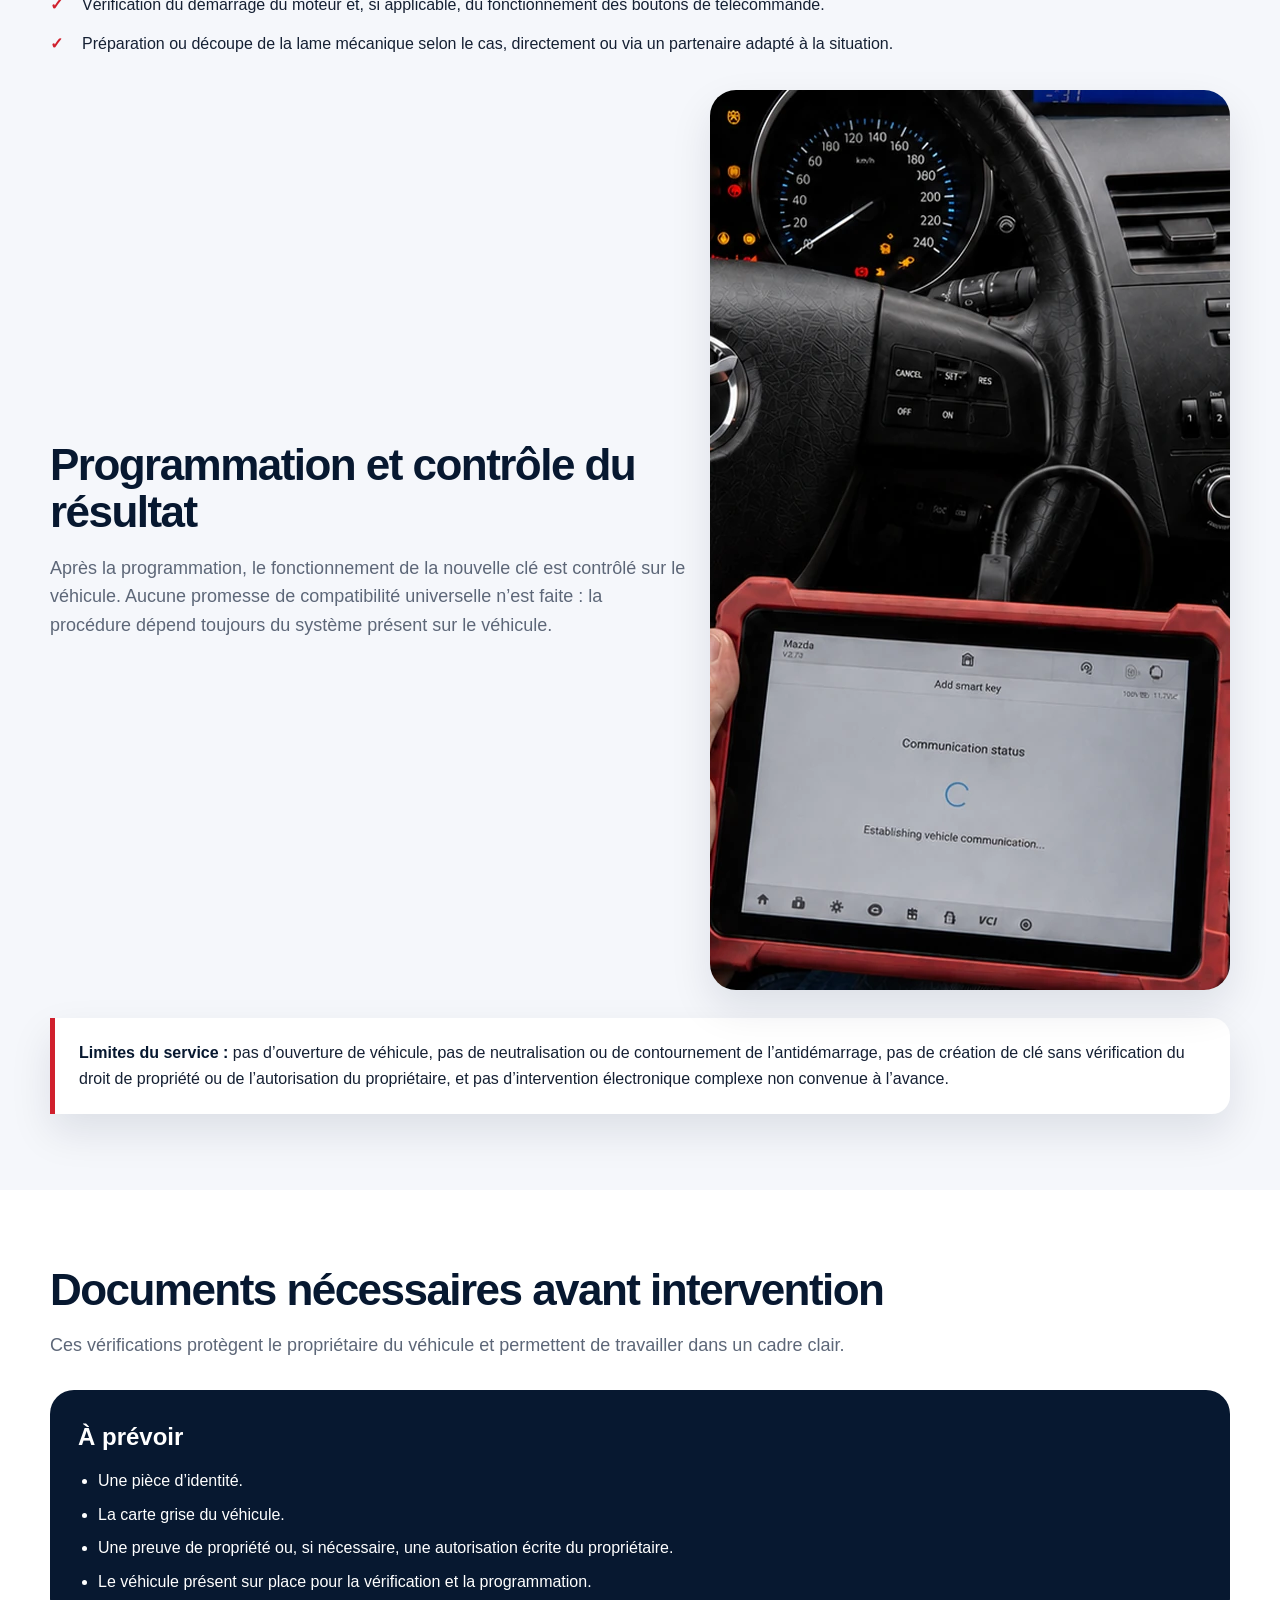
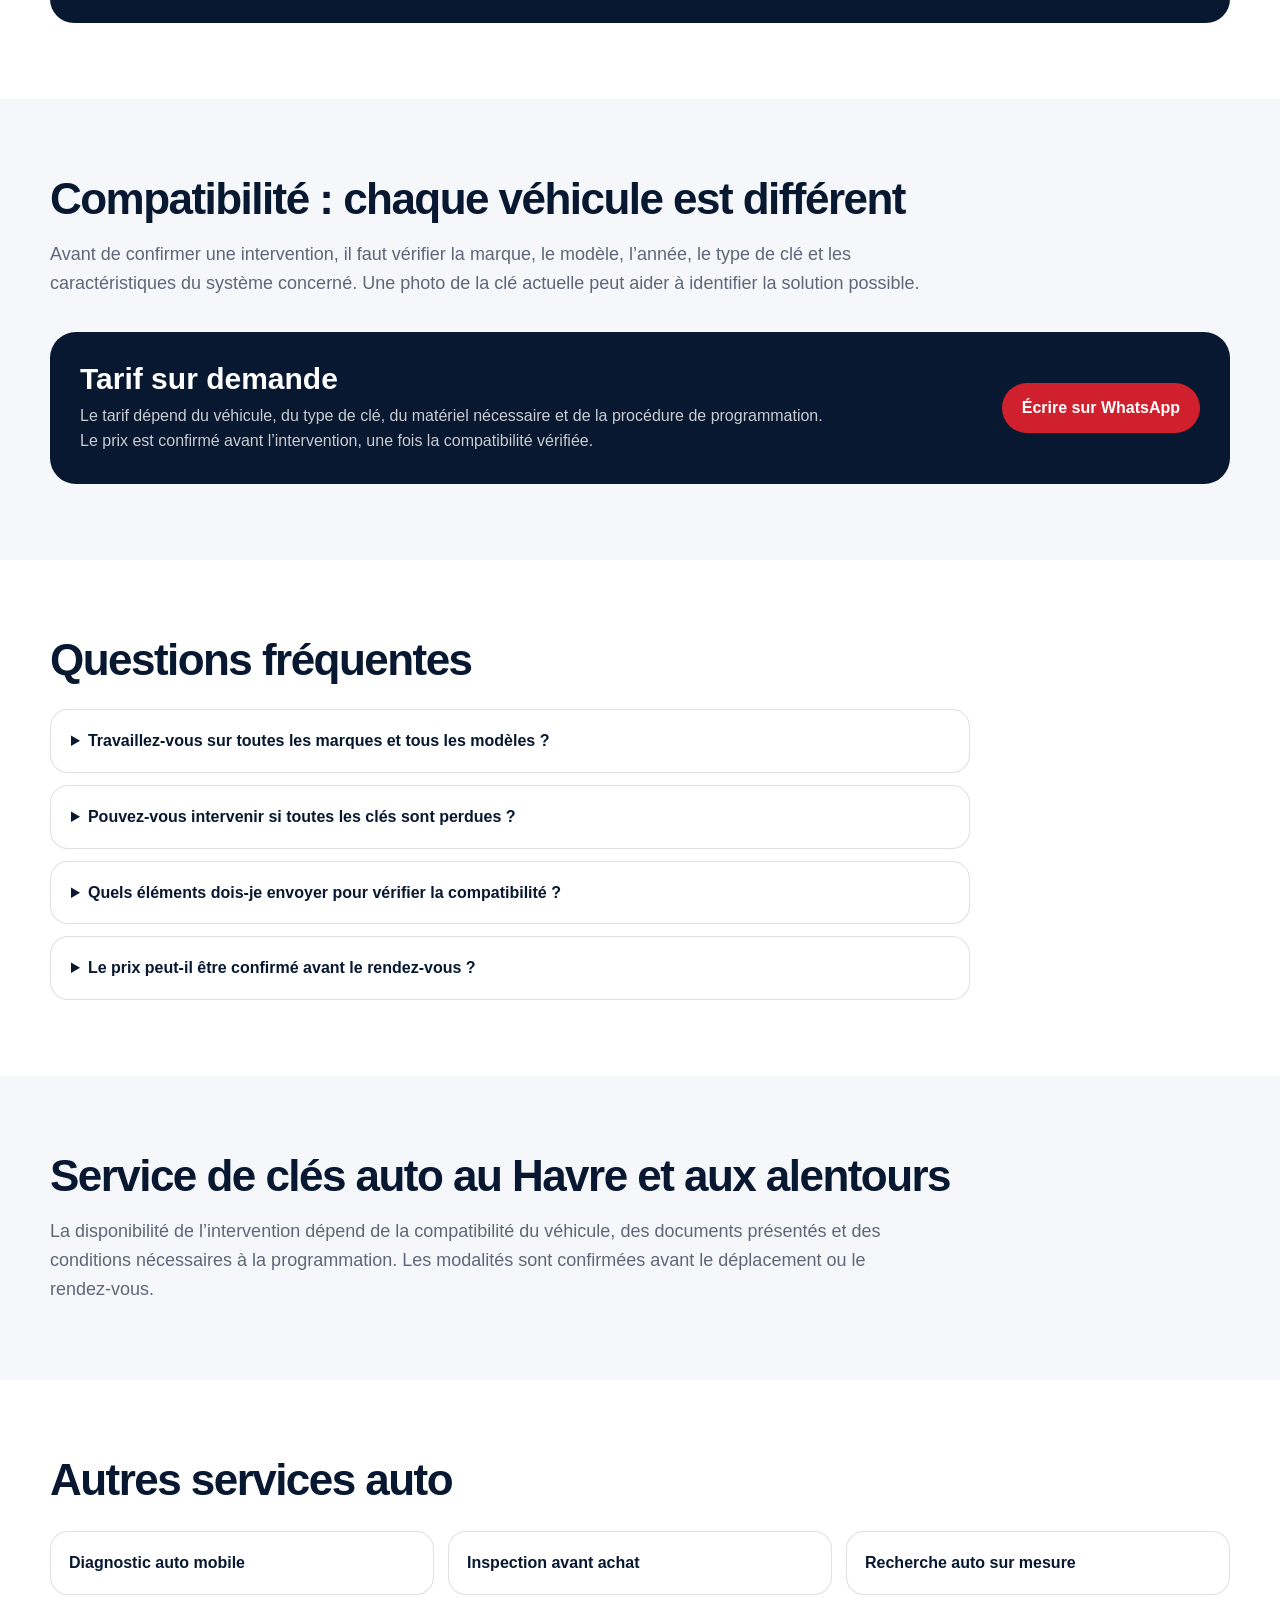
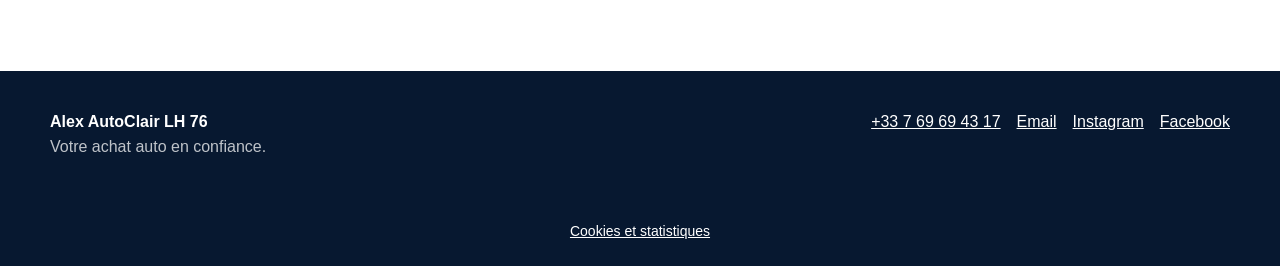
==== commit 7fd21311: "Make cookie consent compact with separate audience preferences" ====
--- a/cles-auto-le-havre/index.html
+++ b/cles-auto-le-havre/index.html
@@ -1,8 +1,8 @@
 <!doctype html>
 <html lang="fr">
 <head>
-  <link rel="stylesheet" href="/assets/css/analytics.css" />
-  <script defer src="/assets/js/analytics.js"></script>
+  <link rel="stylesheet" href="/assets/css/analytics.css?v=20261022-compact" />
+  <script defer src="/assets/js/analytics.js?v=20261022-compact"></script>
   <meta charset="utf-8" />
   <meta name="viewport" content="width=device-width, initial-scale=1" />
 
--- a/assets/css/analytics.css
+++ b/assets/css/analytics.css
@@ -2,40 +2,51 @@
   position: fixed;
   z-index: 10000;
   left: 16px;
-  right: 16px;
-  bottom: 16px;
-  max-width: 720px;
-  max-height: calc(100dvh - 32px);
+  bottom: max(16px, env(safe-area-inset-bottom));
+  width: min(420px, calc(100% - 32px));
+  max-height: calc(100dvh - 32px - env(safe-area-inset-bottom));
   overflow: auto;
-  margin: 0 auto;
-  padding: 22px;
+  padding: 14px;
   border: 1px solid #cad2df;
-  border-radius: 16px;
+  border-radius: 14px;
   background: #fff;
   color: #152033;
-  box-shadow: 0 12px 50px #07183040;
-  font: 15px/1.5 Arial, Helvetica, sans-serif;
+  box-shadow: 0 8px 28px #07183026;
+  font: 14px/1.45 Arial, Helvetica, sans-serif;
+  box-sizing: border-box;
 }
+.aac-consent *, .aac-consent *::before, .aac-consent *::after { box-sizing: border-box; }
 .aac-consent[hidden], .aac-consent [hidden] { display: none; }
-.aac-consent h2 { font: bold 19px/1.3 Arial, Helvetica, sans-serif; margin: 0 0 10px; }
-.aac-consent p { margin: 0 0 12px; color: #152033; }
+.aac-consent h2 { font: bold 17px/1.3 Arial, Helvetica, sans-serif; margin: 0 0 6px; }
+.aac-consent p { margin: 0 0 10px; color: #152033; }
+.aac-consent .aac-consent-intro { margin: 0; }
 .aac-consent summary { cursor: pointer; text-decoration: underline; margin-bottom: 10px; }
 .aac-consent a { color: #154d88; text-decoration: underline; }
-.aac-consent-actions { display: flex; flex-wrap: wrap; gap: 10px; margin-top: 16px; }
-.aac-consent-actions button {
-  flex: 1 1 200px;
+.aac-consent-actions { display: grid; grid-template-columns: repeat(3, minmax(0, 1fr)); gap: 8px; margin-top: 12px; }
+.aac-consent button {
+  min-width: 0;
   min-height: 44px;
-  padding: 10px 14px;
+  padding: 8px;
   border: 1px solid #071830;
   border-radius: 8px;
   background: #071830;
   color: #fff;
-  font: bold 15px/1.4 Arial, Helvetica, sans-serif;
+  font: bold 14px/1.3 Arial, Helvetica, sans-serif;
   cursor: pointer;
 }
-.aac-consent-actions button:hover { background: #16375d; }
-.aac-consent-actions button:focus-visible, .aac-consent summary:focus-visible,
-.aac-privacy-footer button:focus-visible { outline: 3px solid #2878d0; outline-offset: 3px; }
+.aac-consent button:hover { background: #16375d; }
+.aac-consent button.aac-consent-secondary { background: #fff; color: #071830; }
+.aac-consent button.aac-consent-secondary:hover { background: #f4f7fb; }
+.aac-consent button:focus-visible, .aac-consent summary:focus-visible,
+.aac-consent input:focus-visible, .aac-privacy-footer button:focus-visible { outline: 3px solid #2878d0; outline-offset: 3px; }
+.aac-consent-preferences { border-top: 1px solid #cad2df; margin-top: 14px; padding-top: 12px; }
+.aac-consent-option { display: flex; align-items: center; gap: 10px; min-height: 44px; font-weight: bold; cursor: pointer; }
+.aac-consent-option input { width: 20px; height: 20px; flex: 0 0 20px; margin: 0; accent-color: #071830; }
+.aac-consent-option:has(input:disabled) { color: #667085; cursor: default; }
+.aac-consent .aac-consent-help { font-size: 13px; margin: 0 0 10px 30px; }
+.aac-consent details { margin-top: 12px; }
+.aac-consent-preference-actions { display: flex; flex-wrap: wrap; gap: 8px; margin-top: 12px; }
+.aac-consent-preference-actions button { flex: 1 1 130px; }
 .aac-privacy-footer { background: #071830; padding: 12px 20px; text-align: center; }
 .aac-privacy-footer button {
   min-height: 44px;
@@ -47,6 +58,14 @@
   text-decoration: underline;
   cursor: pointer;
 }
-@media (max-width: 480px) {
-  .aac-consent { left: 10px; right: 10px; bottom: 10px; padding: 18px; }
+@media (max-width: 600px) {
+  .aac-consent {
+    left: 10px;
+    bottom: max(10px, env(safe-area-inset-bottom));
+    width: calc(100% - 20px);
+    max-height: calc(100dvh - 20px - env(safe-area-inset-bottom));
+    padding: 12px;
+  }
+  .aac-consent-actions { grid-template-columns: repeat(2, minmax(0, 1fr)); gap: 6px; margin-top: 10px; }
+  .aac-consent-actions [data-aac-customize] { grid-column: 1 / -1; }
 }
